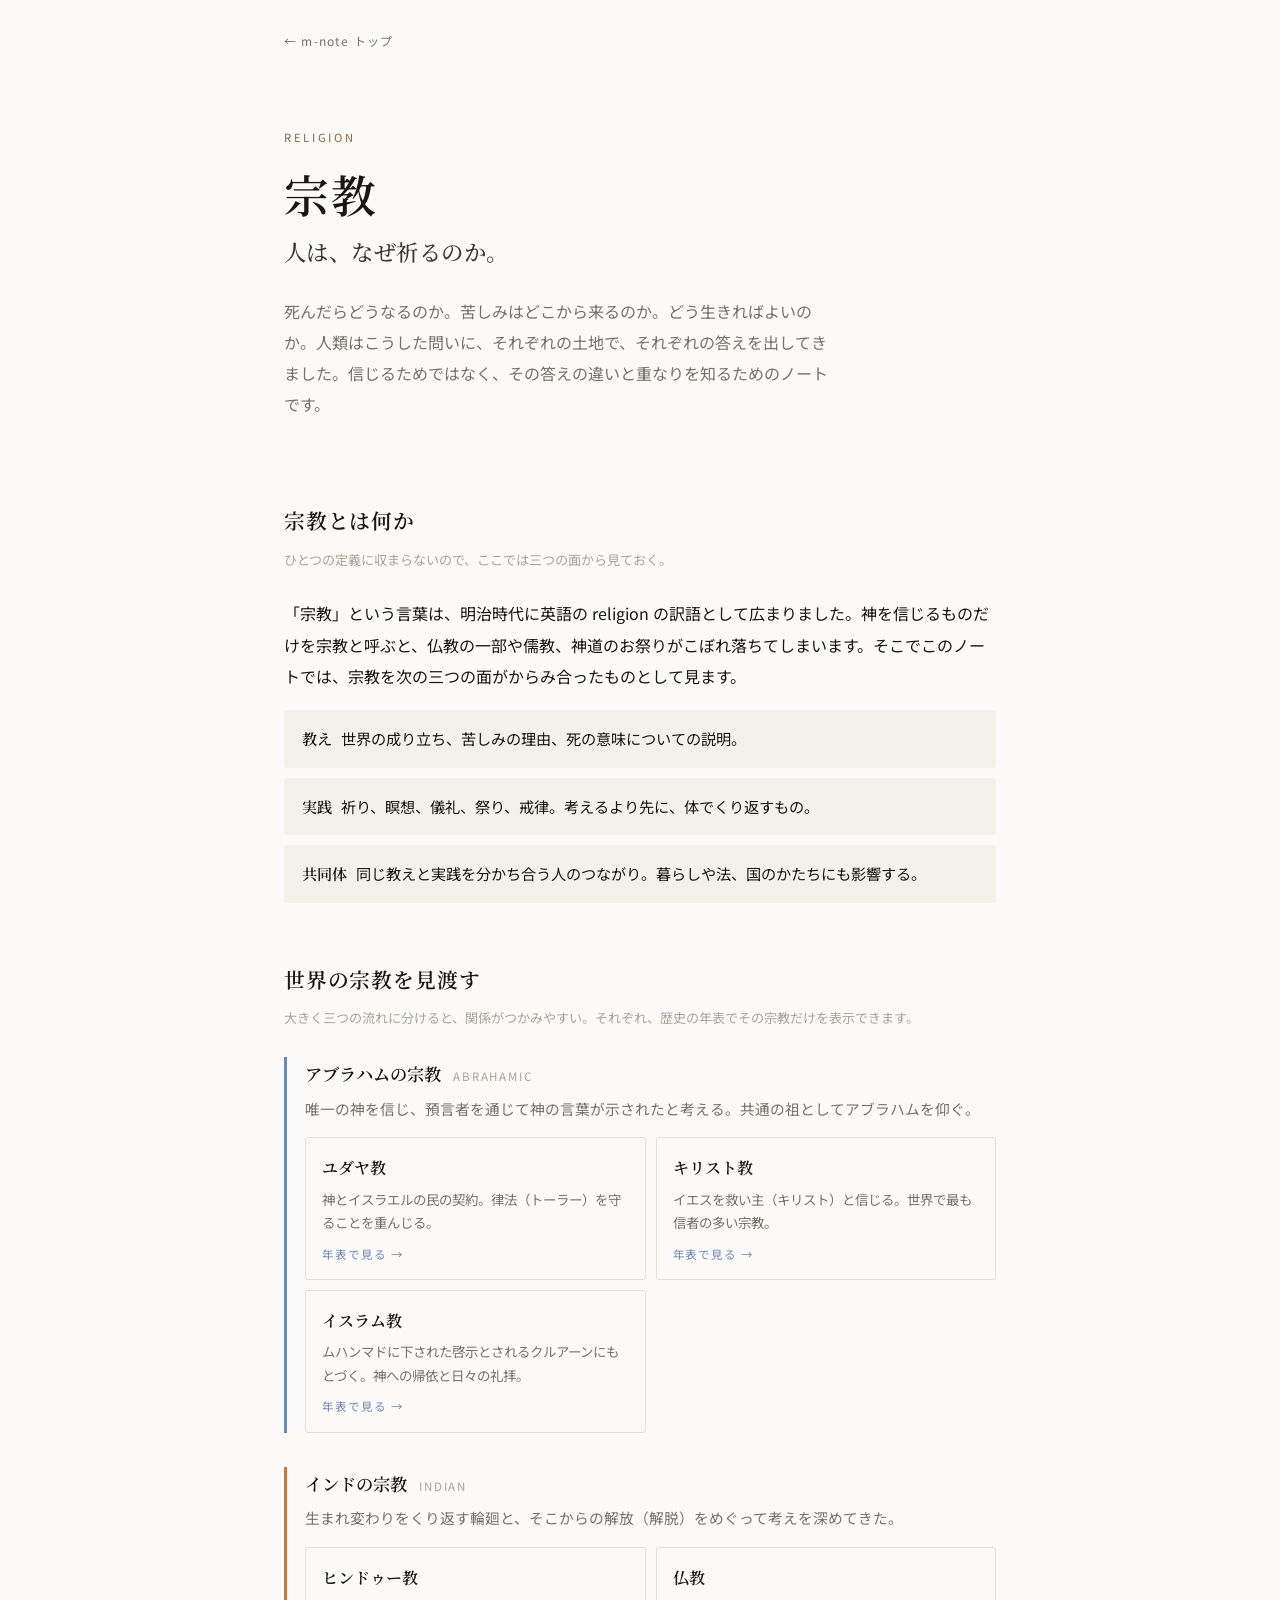
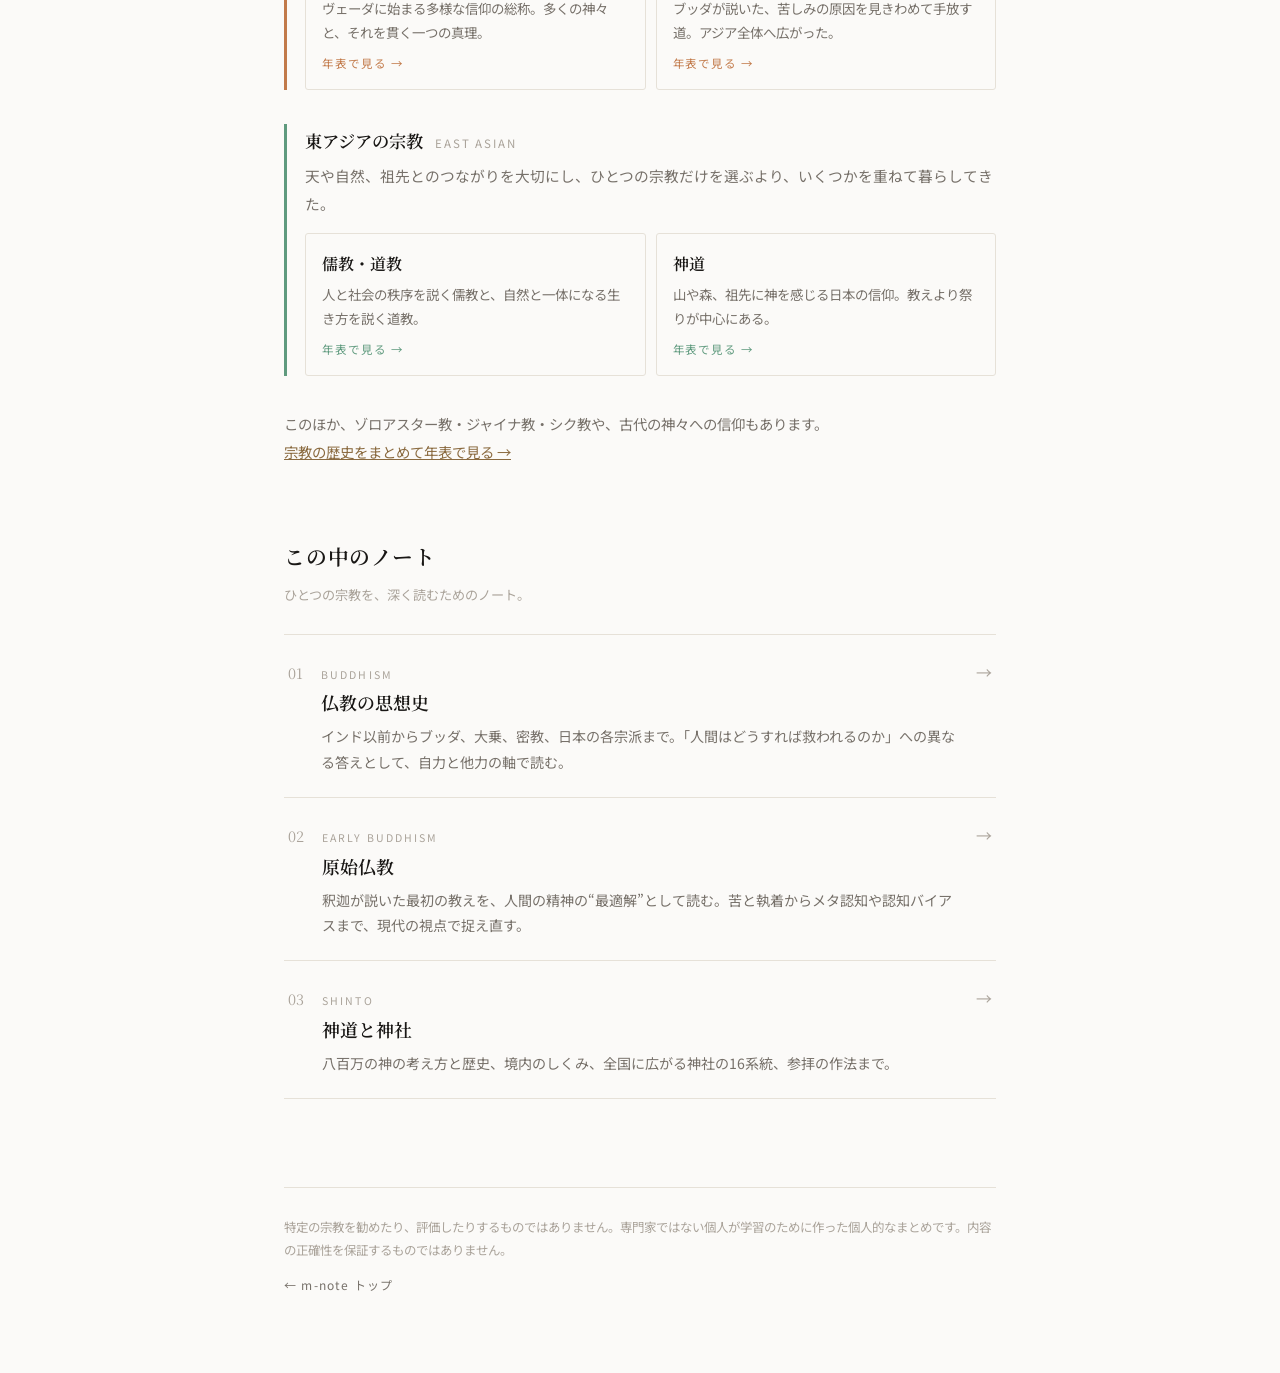
==== index.html @ 7082dd52 "宗教:初回公開 Co-Authored-By: Claude Opus 5.5 <noreply@anthropic.com>" ====
<!DOCTYPE html>
<html lang="ja">
<head>
<meta charset="UTF-8">
<meta name="viewport" content="width=device-width, initial-scale=1">
<title>宗教｜まとめノート</title>
<meta name="description" content="人はなぜ祈るのか。アブラハムの宗教・インドの宗教・東アジアの宗教を見渡し、仏教の思想史・原始仏教・神道と神社のノートへつなぐ、宗教の入口のノート。">
<link rel="preconnect" href="https://fonts.googleapis.com">
<link rel="preconnect" href="https://fonts.gstatic.com" crossorigin>
<link href="https://fonts.googleapis.com/css2?family=Noto+Sans+JP:wght@400;500;700&family=Noto+Serif+JP:wght@500;600;700&display=swap" rel="stylesheet">
<style>
  :root{
    --bg:#fbfaf8; --ink:#191715; --muted:#77716a; --faint:#aaa39a;
    --line:#e6e1d8; --card:#f4f1eb; --accent:#8a6a3f;
    --c-abraham:#6f86b8; --c-india:#c27a4a; --c-eastasia:#5f9a7e;
  }
  @media (prefers-color-scheme: dark){
    :root:not([data-theme="light"]){
      --bg:#100f0e; --ink:#efece7; --muted:#958f85; --faint:#5f5a52;
      --line:#272421; --card:#181614; --accent:#c9a273;
      --c-abraham:#8fa6d8; --c-india:#e09a6a; --c-eastasia:#7fbf9f;
    }
  }
  :root[data-theme="dark"]{
    --bg:#100f0e; --ink:#efece7; --muted:#958f85; --faint:#5f5a52;
    --line:#272421; --card:#181614; --accent:#c9a273;
    --c-abraham:#8fa6d8; --c-india:#e09a6a; --c-eastasia:#7fbf9f;
  }
  *{box-sizing:border-box}
  body{margin:0;background:var(--bg);color:var(--ink);font-family:"Noto Sans JP",system-ui,sans-serif;
    font-size:16px;line-height:1.95;-webkit-font-smoothing:antialiased}
  a{color:inherit}
  .wrap{max-width:48rem;margin:0 auto;padding:0 16px}
  @media (min-width:640px){.wrap{padding:0 28px}}

  .top{padding:24px 0 0}
  .back{font-size:.75rem;letter-spacing:.1em;color:var(--muted);text-decoration:none}
  .back:hover{color:var(--ink)}

  header.hero{padding:72px 0 24px}
  .eyebrow{font-size:.7rem;letter-spacing:.24em;color:var(--accent);margin:0 0 14px}
  h1{font-family:"Noto Serif JP",serif;font-weight:600;font-size:clamp(2rem,6vw,2.8rem);line-height:1.4;margin:0 0 6px;letter-spacing:.04em}
  .mn-tagline{font-family:"Noto Serif JP",serif;font-weight:500;font-size:clamp(1.05rem,2.6vw,1.4rem);line-height:1.75;letter-spacing:.02em;margin:.1em 0 1.1em;opacity:.85}
  .lead{color:var(--muted);margin:0;max-width:34em}

  section{padding:56px 0 0}
  h2{font-family:"Noto Serif JP",serif;font-weight:600;font-size:1.3rem;letter-spacing:.04em;margin:0 0 6px}
  .note{color:var(--faint);font-size:.82rem;margin:0 0 26px}
  p{margin:0 0 14px}

  .points{list-style:none;margin:18px 0 0;padding:0;display:grid;gap:10px}
  .points li{padding:14px 18px;background:var(--card);border-radius:3px;font-size:.95rem}
  .points b{font-family:"Noto Serif JP",serif;font-weight:600;margin-right:.6em}

  .family{margin:0 0 34px;border-left:3px solid var(--fam);padding-left:18px}
  .family.abraham{--fam:var(--c-abraham)} .family.india{--fam:var(--c-india)} .family.eastasia{--fam:var(--c-eastasia)}
  .family h3{display:flex;align-items:baseline;gap:12px;font-family:"Noto Serif JP",serif;font-weight:600;font-size:1.08rem;margin:0 0 4px}
  .family h3 small{font-family:"Noto Sans JP",sans-serif;font-weight:400;font-size:.72rem;letter-spacing:.16em;color:var(--faint)}
  .family > p{color:var(--muted);font-size:.92rem;margin:0 0 14px}
  .rel{display:grid;grid-template-columns:1fr;gap:10px}
  @media (min-width:640px){.rel{grid-template-columns:1fr 1fr}}
  .rel a{display:block;text-decoration:none;padding:14px 16px;border:1px solid var(--line);border-radius:3px;transition:border-color .2s}
  .rel a:hover{border-color:var(--fam)}
  .rel b{display:block;font-family:"Noto Serif JP",serif;font-weight:600;font-size:1rem}
  .rel span{display:block;font-size:.84rem;color:var(--muted);line-height:1.75;margin-top:4px}
  .rel em{display:block;font-style:normal;font-size:.72rem;letter-spacing:.08em;color:var(--fam);margin-top:8px}

  .notes{border-top:1px solid var(--line)}
  .notes a{display:grid;grid-template-columns:auto 1fr auto;gap:18px;align-items:baseline;padding:22px 4px;border-bottom:1px solid var(--line);text-decoration:none}
  .notes a:hover .ttl{color:var(--accent)}
  .notes .idx{font-family:"Noto Serif JP",serif;color:var(--faint);font-size:.9rem}
  .notes .cat{display:block;font-size:.66rem;letter-spacing:.2em;color:var(--faint)}
  .notes .ttl{display:block;font-family:"Noto Serif JP",serif;font-weight:600;font-size:1.12rem;transition:color .2s}
  .notes .desc{display:block;font-size:.88rem;color:var(--muted);line-height:1.8;margin-top:4px}
  .notes .arrow{color:var(--faint)}

  .tl{margin-top:4px;font-size:.9rem;color:var(--muted)}
  .tl a{color:var(--accent)}

  footer{margin:88px 0 0;padding:28px 0 64px;border-top:1px solid var(--line)}
  footer p{font-size:.78rem;color:var(--faint);line-height:1.85;margin:0 0 12px}
</style>
</head>
<body>
<div class="wrap">
  <div class="top"><a class="back" href="../">← m-note トップ</a></div>

  <header class="hero">
    <p class="eyebrow">RELIGION</p>
    <h1>宗教</h1>
    <p class="mn-tagline">人は、なぜ祈るのか。</p>
    <p class="lead">死んだらどうなるのか。苦しみはどこから来るのか。どう生きればよいのか。人類はこうした問いに、それぞれの土地で、それぞれの答えを出してきました。信じるためではなく、その答えの違いと重なりを知るためのノートです。</p>
  </header>

  <section>
    <h2>宗教とは何か</h2>
    <p class="note">ひとつの定義に収まらないので、ここでは三つの面から見ておく。</p>
    <p>「宗教」という言葉は、明治時代に英語の religion の訳語として広まりました。神を信じるものだけを宗教と呼ぶと、仏教の一部や儒教、神道のお祭りがこぼれ落ちてしまいます。そこでこのノートでは、宗教を次の三つの面がからみ合ったものとして見ます。</p>
    <ul class="points">
      <li><b>教え</b>世界の成り立ち、苦しみの理由、死の意味についての説明。</li>
      <li><b>実践</b>祈り、瞑想、儀礼、祭り、戒律。考えるより先に、体でくり返すもの。</li>
      <li><b>共同体</b>同じ教えと実践を分かち合う人のつながり。暮らしや法、国のかたちにも影響する。</li>
    </ul>
  </section>

  <section>
    <h2>世界の宗教を見渡す</h2>
    <p class="note">大きく三つの流れに分けると、関係がつかみやすい。それぞれ、歴史の年表でその宗教だけを表示できます。</p>

    <div class="family abraham">
      <h3>アブラハムの宗教<small>ABRAHAMIC</small></h3>
      <p>唯一の神を信じ、預言者を通じて神の言葉が示されたと考える。共通の祖としてアブラハムを仰ぐ。</p>
      <div class="rel">
        <a href="../history-timeline/#cat=judaism"><b>ユダヤ教</b><span>神とイスラエルの民の契約。律法（トーラー）を守ることを重んじる。</span><em>年表で見る →</em></a>
        <a href="../history-timeline/#cat=christianity"><b>キリスト教</b><span>イエスを救い主（キリスト）と信じる。世界で最も信者の多い宗教。</span><em>年表で見る →</em></a>
        <a href="../history-timeline/#cat=islam"><b>イスラム教</b><span>ムハンマドに下された啓示とされるクルアーンにもとづく。神への帰依と日々の礼拝。</span><em>年表で見る →</em></a>
      </div>
    </div>

    <div class="family india">
      <h3>インドの宗教<small>INDIAN</small></h3>
      <p>生まれ変わりをくり返す輪廻と、そこからの解放（解脱）をめぐって考えを深めてきた。</p>
      <div class="rel">
        <a href="../history-timeline/#cat=hinduism"><b>ヒンドゥー教</b><span>ヴェーダに始まる多様な信仰の総称。多くの神々と、それを貫く一つの真理。</span><em>年表で見る →</em></a>
        <a href="../history-timeline/#cat=buddhism"><b>仏教</b><span>ブッダが説いた、苦しみの原因を見きわめて手放す道。アジア全体へ広がった。</span><em>年表で見る →</em></a>
      </div>
    </div>

    <div class="family eastasia">
      <h3>東アジアの宗教<small>EAST ASIAN</small></h3>
      <p>天や自然、祖先とのつながりを大切にし、ひとつの宗教だけを選ぶより、いくつかを重ねて暮らしてきた。</p>
      <div class="rel">
        <a href="../history-timeline/#cat=confucian"><b>儒教・道教</b><span>人と社会の秩序を説く儒教と、自然と一体になる生き方を説く道教。</span><em>年表で見る →</em></a>
        <a href="../history-timeline/#cat=shinto"><b>神道</b><span>山や森、祖先に神を感じる日本の信仰。教えより祭りが中心にある。</span><em>年表で見る →</em></a>
      </div>
    </div>

    <p class="tl">このほか、ゾロアスター教・ジャイナ教・シク教や、古代の神々への信仰もあります。<br><a href="../history-timeline/#cat=judaism,christianity,islam,hinduism,buddhism,confucian,shinto,otherrel">宗教の歴史をまとめて年表で見る →</a></p>
  </section>

  <section>
    <h2>この中のノート</h2>
    <p class="note">ひとつの宗教を、深く読むためのノート。</p>
    <nav class="notes">
      <a href="../buddhism/">
        <span class="idx">01</span>
        <span><span class="cat">BUDDHISM</span><span class="ttl">仏教の思想史</span><span class="desc">インド以前からブッダ、大乗、密教、日本の各宗派まで。「人間はどうすれば救われるのか」への異なる答えとして、自力と他力の軸で読む。</span></span>
        <span class="arrow">→</span>
      </a>
      <a href="../early-buddhism/">
        <span class="idx">02</span>
        <span><span class="cat">EARLY BUDDHISM</span><span class="ttl">原始仏教</span><span class="desc">釈迦が説いた最初の教えを、人間の精神の“最適解”として読む。苦と執着からメタ認知や認知バイアスまで、現代の視点で捉え直す。</span></span>
        <span class="arrow">→</span>
      </a>
      <a href="../shinto/">
        <span class="idx">03</span>
        <span><span class="cat">SHINTO</span><span class="ttl">神道と神社</span><span class="desc">八百万の神の考え方と歴史、境内のしくみ、全国に広がる神社の16系統、参拝の作法まで。</span></span>
        <span class="arrow">→</span>
      </a>
    </nav>
  </section>

  <footer>
    <p>特定の宗教を勧めたり、評価したりするものではありません。専門家ではない個人が学習のために作った個人的なまとめです。内容の正確性を保証するものではありません。</p>
    <p><a class="back" href="../">← m-note トップ</a></p>
  </footer>
</div>
</body>
</html>
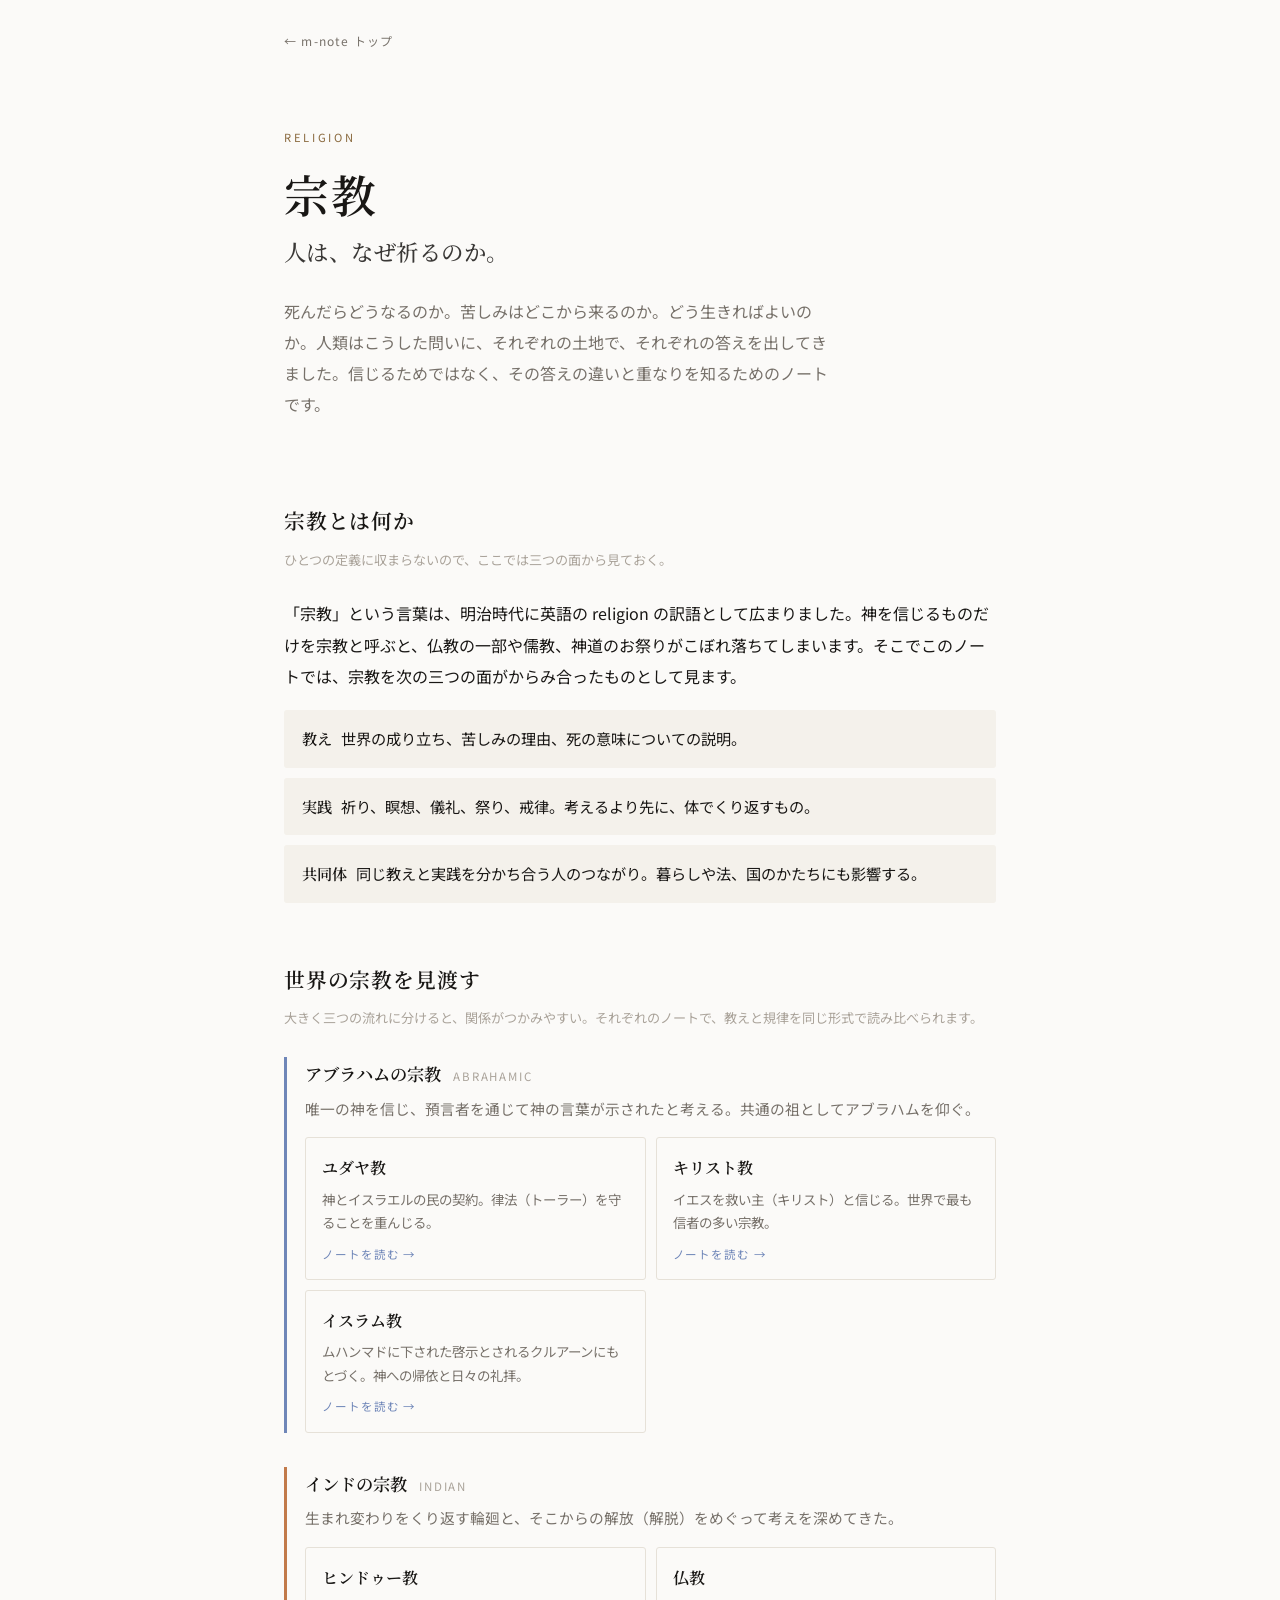
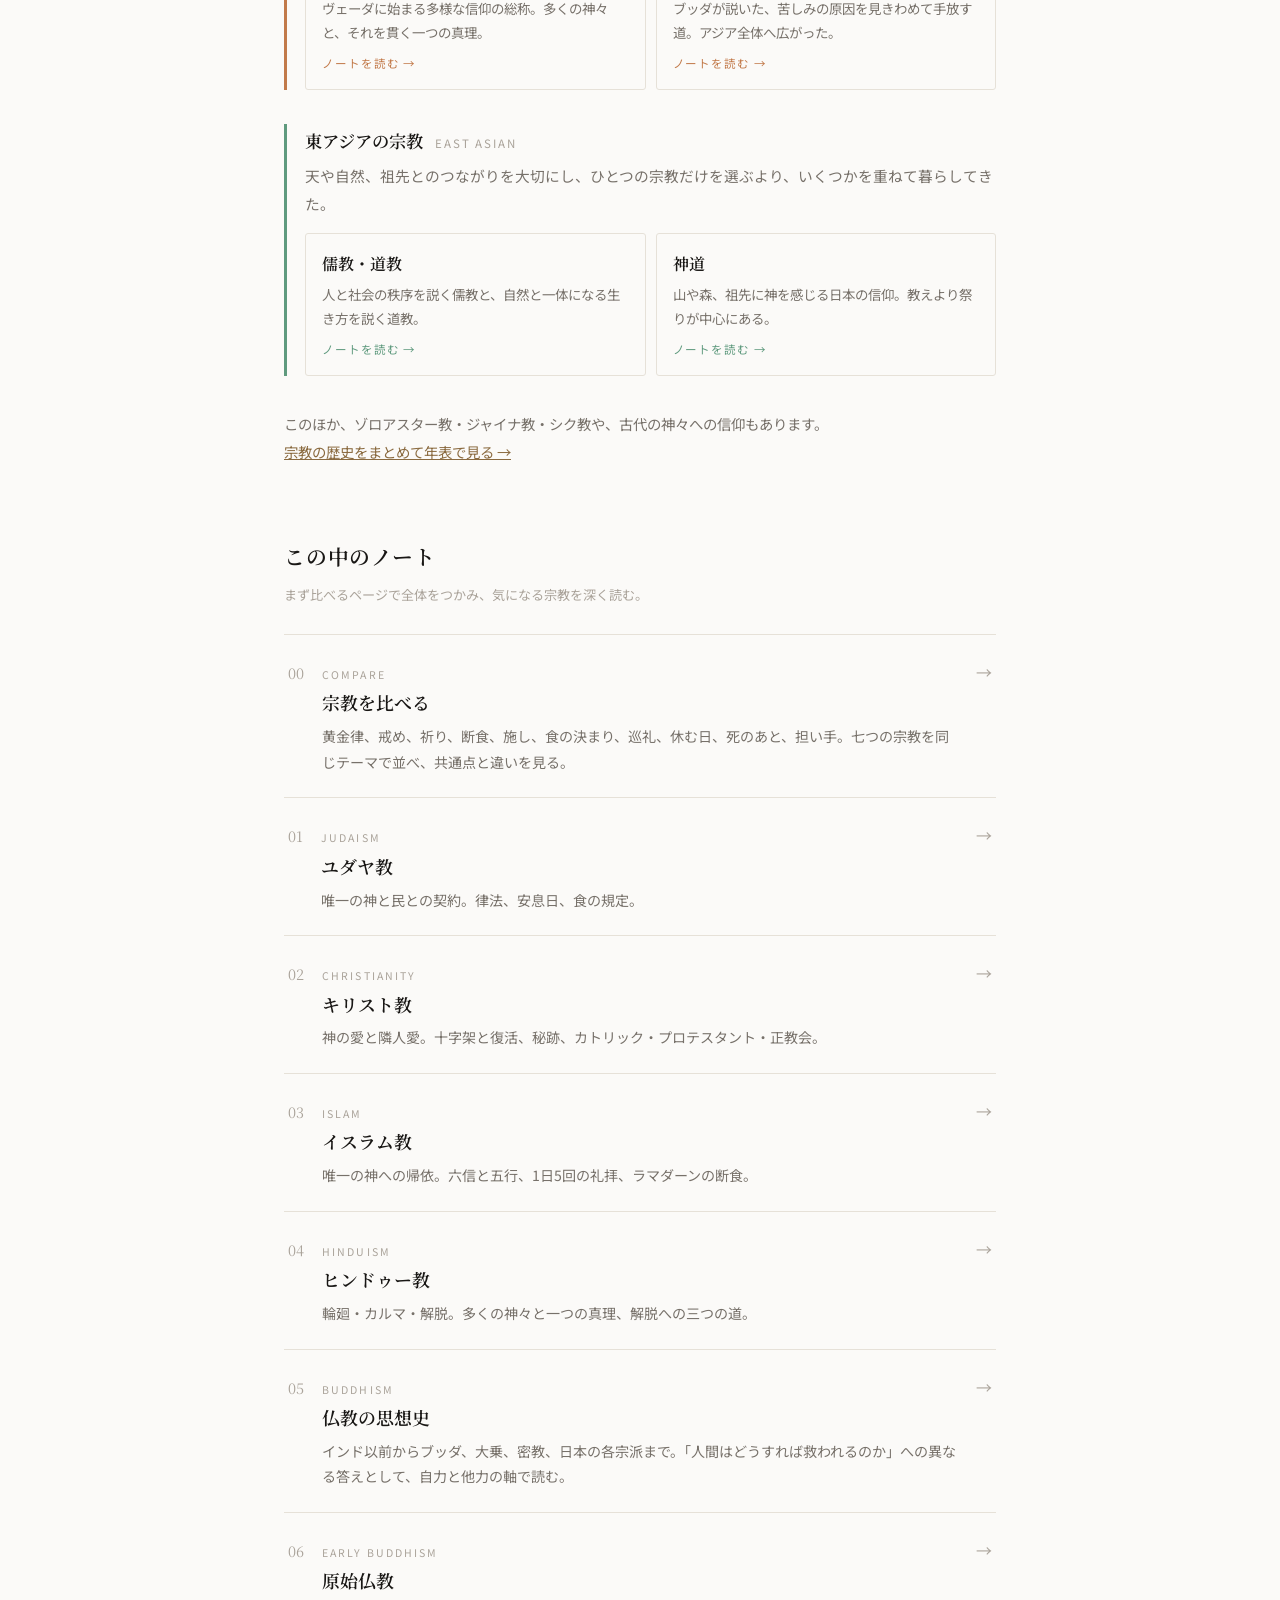
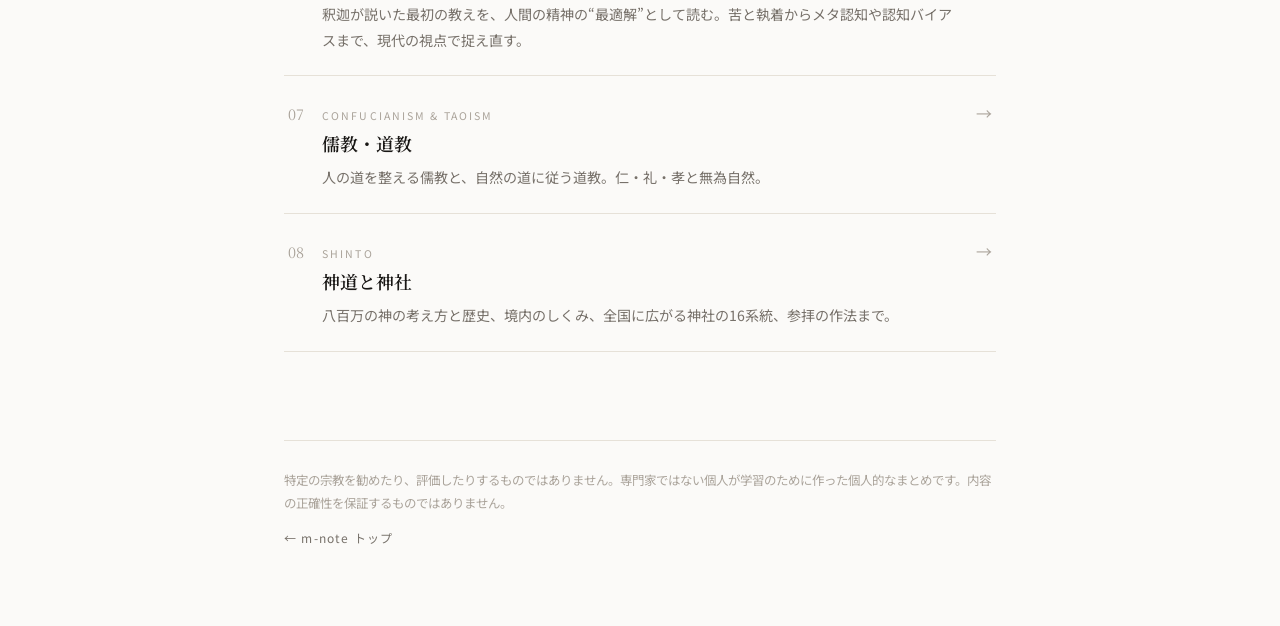
==== commit dc2576c8: "ユダヤ教・キリスト教・イスラム教・ヒンドゥー教・儒教道教のノートと、宗教を比べるページを追加 Co-Authored-By: Claude Opus 5.5 <noreply@anthropic.co" ====
--- a/index.html
+++ b/index.html
@@ -4,7 +4,7 @@
 <meta charset="UTF-8">
 <meta name="viewport" content="width=device-width, initial-scale=1">
 <title>宗教｜まとめノート</title>
-<meta name="description" content="人はなぜ祈るのか。アブラハムの宗教・インドの宗教・東アジアの宗教を見渡し、仏教の思想史・原始仏教・神道と神社のノートへつなぐ、宗教の入口のノート。">
+<meta name="description" content="人はなぜ祈るのか。アブラハムの宗教・インドの宗教・東アジアの宗教を見渡し、七つの宗教の教えと規律を同じ形式でまとめ、テーマごとに比べる宗教のノート。">
 <link rel="preconnect" href="https://fonts.googleapis.com">
 <link rel="preconnect" href="https://fonts.gstatic.com" crossorigin>
 <link href="https://fonts.googleapis.com/css2?family=Noto+Sans+JP:wght@400;500;700&family=Noto+Serif+JP:wght@500;600;700&display=swap" rel="stylesheet">
@@ -105,15 +105,15 @@
 
   <section>
     <h2>世界の宗教を見渡す</h2>
-    <p class="note">大きく三つの流れに分けると、関係がつかみやすい。それぞれ、歴史の年表でその宗教だけを表示できます。</p>
+    <p class="note">大きく三つの流れに分けると、関係がつかみやすい。それぞれのノートで、教えと規律を同じ形式で読み比べられます。</p>
 
     <div class="family abraham">
       <h3>アブラハムの宗教<small>ABRAHAMIC</small></h3>
       <p>唯一の神を信じ、預言者を通じて神の言葉が示されたと考える。共通の祖としてアブラハムを仰ぐ。</p>
       <div class="rel">
-        <a href="../history-timeline/#cat=judaism"><b>ユダヤ教</b><span>神とイスラエルの民の契約。律法（トーラー）を守ることを重んじる。</span><em>年表で見る →</em></a>
-        <a href="../history-timeline/#cat=christianity"><b>キリスト教</b><span>イエスを救い主（キリスト）と信じる。世界で最も信者の多い宗教。</span><em>年表で見る →</em></a>
-        <a href="../history-timeline/#cat=islam"><b>イスラム教</b><span>ムハンマドに下された啓示とされるクルアーンにもとづく。神への帰依と日々の礼拝。</span><em>年表で見る →</em></a>
+        <a href="judaism.html"><b>ユダヤ教</b><span>神とイスラエルの民の契約。律法（トーラー）を守ることを重んじる。</span><em>ノートを読む →</em></a>
+        <a href="christianity.html"><b>キリスト教</b><span>イエスを救い主（キリスト）と信じる。世界で最も信者の多い宗教。</span><em>ノートを読む →</em></a>
+        <a href="islam.html"><b>イスラム教</b><span>ムハンマドに下された啓示とされるクルアーンにもとづく。神への帰依と日々の礼拝。</span><em>ノートを読む →</em></a>
       </div>
     </div>
 
@@ -121,8 +121,8 @@
       <h3>インドの宗教<small>INDIAN</small></h3>
       <p>生まれ変わりをくり返す輪廻と、そこからの解放（解脱）をめぐって考えを深めてきた。</p>
       <div class="rel">
-        <a href="../history-timeline/#cat=hinduism"><b>ヒンドゥー教</b><span>ヴェーダに始まる多様な信仰の総称。多くの神々と、それを貫く一つの真理。</span><em>年表で見る →</em></a>
-        <a href="../history-timeline/#cat=buddhism"><b>仏教</b><span>ブッダが説いた、苦しみの原因を見きわめて手放す道。アジア全体へ広がった。</span><em>年表で見る →</em></a>
+        <a href="hinduism.html"><b>ヒンドゥー教</b><span>ヴェーダに始まる多様な信仰の総称。多くの神々と、それを貫く一つの真理。</span><em>ノートを読む →</em></a>
+        <a href="../buddhism/"><b>仏教</b><span>ブッダが説いた、苦しみの原因を見きわめて手放す道。アジア全体へ広がった。</span><em>ノートを読む →</em></a>
       </div>
     </div>
 
@@ -130,8 +130,8 @@
       <h3>東アジアの宗教<small>EAST ASIAN</small></h3>
       <p>天や自然、祖先とのつながりを大切にし、ひとつの宗教だけを選ぶより、いくつかを重ねて暮らしてきた。</p>
       <div class="rel">
-        <a href="../history-timeline/#cat=confucian"><b>儒教・道教</b><span>人と社会の秩序を説く儒教と、自然と一体になる生き方を説く道教。</span><em>年表で見る →</em></a>
-        <a href="../history-timeline/#cat=shinto"><b>神道</b><span>山や森、祖先に神を感じる日本の信仰。教えより祭りが中心にある。</span><em>年表で見る →</em></a>
+        <a href="confucianism-taoism.html"><b>儒教・道教</b><span>人と社会の秩序を説く儒教と、自然と一体になる生き方を説く道教。</span><em>ノートを読む →</em></a>
+        <a href="../shinto/"><b>神道</b><span>山や森、祖先に神を感じる日本の信仰。教えより祭りが中心にある。</span><em>ノートを読む →</em></a>
       </div>
     </div>
 
@@ -140,20 +140,50 @@
 
   <section>
     <h2>この中のノート</h2>
-    <p class="note">ひとつの宗教を、深く読むためのノート。</p>
+    <p class="note">まず比べるページで全体をつかみ、気になる宗教を深く読む。</p>
     <nav class="notes">
+      <a href="compare.html">
+        <span class="idx">00</span>
+        <span><span class="cat">COMPARE</span><span class="ttl">宗教を比べる</span><span class="desc">黄金律、戒め、祈り、断食、施し、食の決まり、巡礼、休む日、死のあと、担い手。七つの宗教を同じテーマで並べ、共通点と違いを見る。</span></span>
+        <span class="arrow">→</span>
+      </a>
+      <a href="judaism.html">
+        <span class="idx">01</span>
+        <span><span class="cat">JUDAISM</span><span class="ttl">ユダヤ教</span><span class="desc">唯一の神と民との契約。律法、安息日、食の規定。</span></span>
+        <span class="arrow">→</span>
+      </a>
+      <a href="christianity.html">
+        <span class="idx">02</span>
+        <span><span class="cat">CHRISTIANITY</span><span class="ttl">キリスト教</span><span class="desc">神の愛と隣人愛。十字架と復活、秘跡、カトリック・プロテスタント・正教会。</span></span>
+        <span class="arrow">→</span>
+      </a>
+      <a href="islam.html">
+        <span class="idx">03</span>
+        <span><span class="cat">ISLAM</span><span class="ttl">イスラム教</span><span class="desc">唯一の神への帰依。六信と五行、1日5回の礼拝、ラマダーンの断食。</span></span>
+        <span class="arrow">→</span>
+      </a>
+      <a href="hinduism.html">
+        <span class="idx">04</span>
+        <span><span class="cat">HINDUISM</span><span class="ttl">ヒンドゥー教</span><span class="desc">輪廻・カルマ・解脱。多くの神々と一つの真理、解脱への三つの道。</span></span>
+        <span class="arrow">→</span>
+      </a>
       <a href="../buddhism/">
-        <span class="idx">01</span>
+        <span class="idx">05</span>
         <span><span class="cat">BUDDHISM</span><span class="ttl">仏教の思想史</span><span class="desc">インド以前からブッダ、大乗、密教、日本の各宗派まで。「人間はどうすれば救われるのか」への異なる答えとして、自力と他力の軸で読む。</span></span>
         <span class="arrow">→</span>
       </a>
       <a href="../early-buddhism/">
-        <span class="idx">02</span>
+        <span class="idx">06</span>
         <span><span class="cat">EARLY BUDDHISM</span><span class="ttl">原始仏教</span><span class="desc">釈迦が説いた最初の教えを、人間の精神の“最適解”として読む。苦と執着からメタ認知や認知バイアスまで、現代の視点で捉え直す。</span></span>
         <span class="arrow">→</span>
       </a>
+      <a href="confucianism-taoism.html">
+        <span class="idx">07</span>
+        <span><span class="cat">CONFUCIANISM &amp; TAOISM</span><span class="ttl">儒教・道教</span><span class="desc">人の道を整える儒教と、自然の道に従う道教。仁・礼・孝と無為自然。</span></span>
+        <span class="arrow">→</span>
+      </a>
       <a href="../shinto/">
-        <span class="idx">03</span>
+        <span class="idx">08</span>
         <span><span class="cat">SHINTO</span><span class="ttl">神道と神社</span><span class="desc">八百万の神の考え方と歴史、境内のしくみ、全国に広がる神社の16系統、参拝の作法まで。</span></span>
         <span class="arrow">→</span>
       </a>
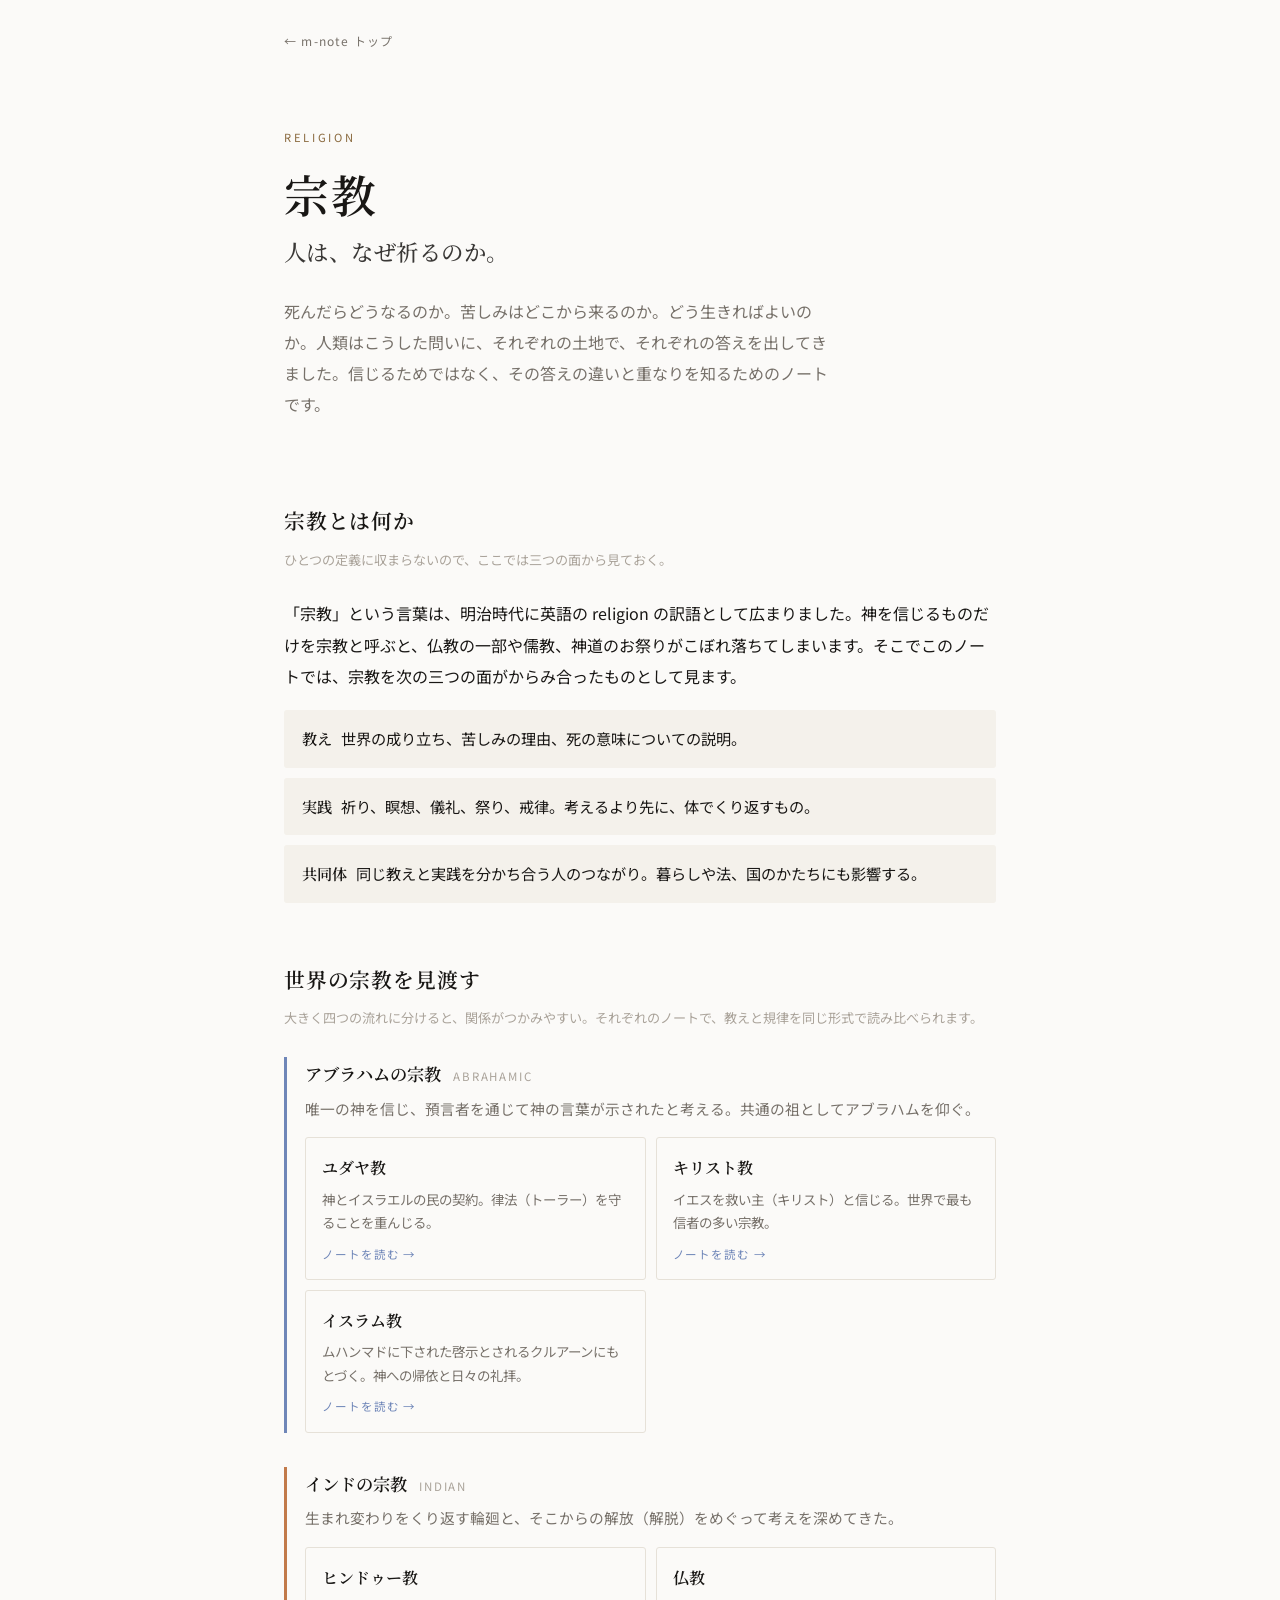
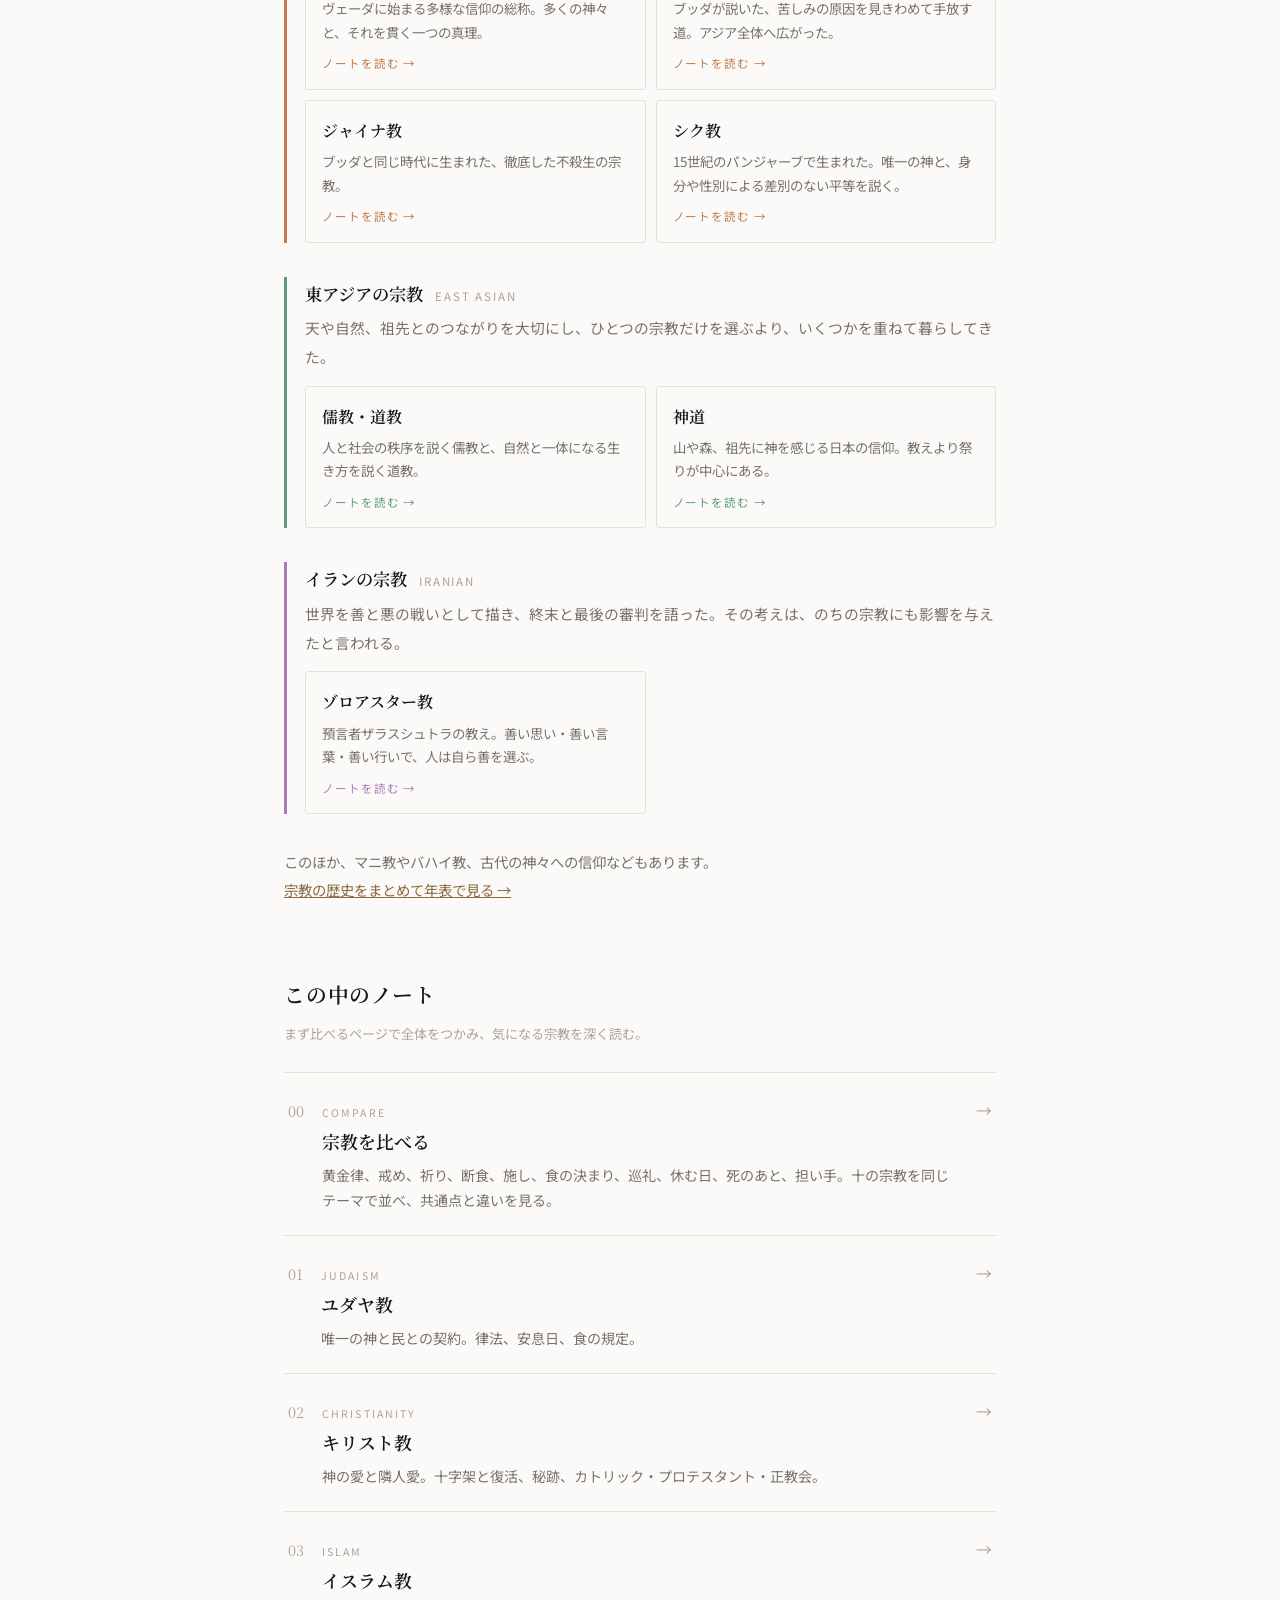
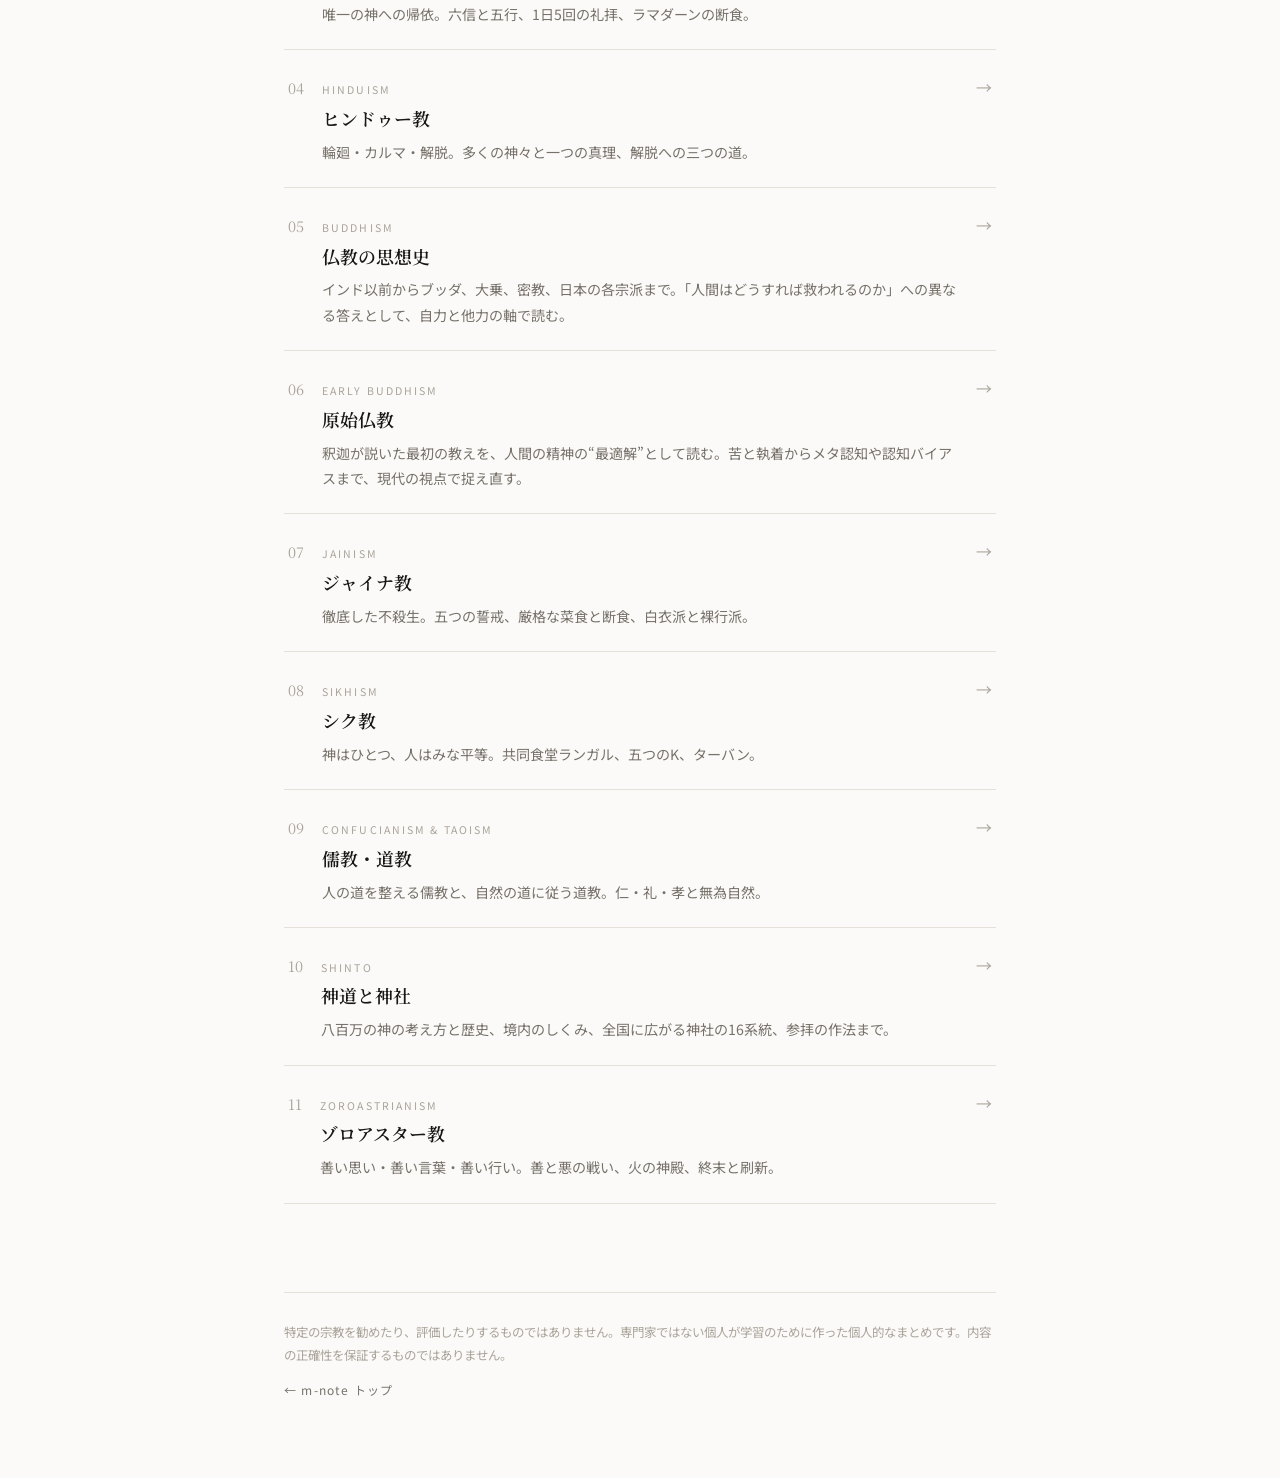
==== commit 5d2becba: "ジャイナ教・シク教・ゾロアスター教のノートを追加、比較を十の宗教に拡張 Co-Authored-By: Claude Opus 5.5 <noreply@anthropic.com>" ====
--- a/index.html
+++ b/index.html
@@ -4,7 +4,7 @@
 <meta charset="UTF-8">
 <meta name="viewport" content="width=device-width, initial-scale=1">
 <title>宗教｜まとめノート</title>
-<meta name="description" content="人はなぜ祈るのか。アブラハムの宗教・インドの宗教・東アジアの宗教を見渡し、七つの宗教の教えと規律を同じ形式でまとめ、テーマごとに比べる宗教のノート。">
+<meta name="description" content="人はなぜ祈るのか。アブラハムの宗教・インドの宗教・東アジアの宗教を見渡し、十の宗教の教えと規律を同じ形式でまとめ、テーマごとに比べる宗教のノート。">
 <link rel="preconnect" href="https://fonts.googleapis.com">
 <link rel="preconnect" href="https://fonts.gstatic.com" crossorigin>
 <link href="https://fonts.googleapis.com/css2?family=Noto+Sans+JP:wght@400;500;700&family=Noto+Serif+JP:wght@500;600;700&display=swap" rel="stylesheet">
@@ -12,19 +12,19 @@
   :root{
     --bg:#fbfaf8; --ink:#191715; --muted:#77716a; --faint:#aaa39a;
     --line:#e6e1d8; --card:#f4f1eb; --accent:#8a6a3f;
-    --c-abraham:#6f86b8; --c-india:#c27a4a; --c-eastasia:#5f9a7e;
+    --c-abraham:#6f86b8; --c-india:#c27a4a; --c-eastasia:#5f9a7e; --c-iran:#a97cb8;
   }
   @media (prefers-color-scheme: dark){
     :root:not([data-theme="light"]){
       --bg:#100f0e; --ink:#efece7; --muted:#958f85; --faint:#5f5a52;
       --line:#272421; --card:#181614; --accent:#c9a273;
-      --c-abraham:#8fa6d8; --c-india:#e09a6a; --c-eastasia:#7fbf9f;
+      --c-abraham:#8fa6d8; --c-india:#e09a6a; --c-eastasia:#7fbf9f; --c-iran:#c9a0d8;
     }
   }
   :root[data-theme="dark"]{
     --bg:#100f0e; --ink:#efece7; --muted:#958f85; --faint:#5f5a52;
     --line:#272421; --card:#181614; --accent:#c9a273;
-    --c-abraham:#8fa6d8; --c-india:#e09a6a; --c-eastasia:#7fbf9f;
+    --c-abraham:#8fa6d8; --c-india:#e09a6a; --c-eastasia:#7fbf9f; --c-iran:#c9a0d8;
   }
   *{box-sizing:border-box}
   body{margin:0;background:var(--bg);color:var(--ink);font-family:"Noto Sans JP",system-ui,sans-serif;
@@ -53,7 +53,7 @@
   .points b{font-family:"Noto Serif JP",serif;font-weight:600;margin-right:.6em}
 
   .family{margin:0 0 34px;border-left:3px solid var(--fam);padding-left:18px}
-  .family.abraham{--fam:var(--c-abraham)} .family.india{--fam:var(--c-india)} .family.eastasia{--fam:var(--c-eastasia)}
+  .family.abraham{--fam:var(--c-abraham)} .family.india{--fam:var(--c-india)} .family.eastasia{--fam:var(--c-eastasia)} .family.iran{--fam:var(--c-iran)}
   .family h3{display:flex;align-items:baseline;gap:12px;font-family:"Noto Serif JP",serif;font-weight:600;font-size:1.08rem;margin:0 0 4px}
   .family h3 small{font-family:"Noto Sans JP",sans-serif;font-weight:400;font-size:.72rem;letter-spacing:.16em;color:var(--faint)}
   .family > p{color:var(--muted);font-size:.92rem;margin:0 0 14px}
@@ -105,7 +105,7 @@
 
   <section>
     <h2>世界の宗教を見渡す</h2>
-    <p class="note">大きく三つの流れに分けると、関係がつかみやすい。それぞれのノートで、教えと規律を同じ形式で読み比べられます。</p>
+    <p class="note">大きく四つの流れに分けると、関係がつかみやすい。それぞれのノートで、教えと規律を同じ形式で読み比べられます。</p>
 
     <div class="family abraham">
       <h3>アブラハムの宗教<small>ABRAHAMIC</small></h3>
@@ -123,6 +123,8 @@
       <div class="rel">
         <a href="hinduism.html"><b>ヒンドゥー教</b><span>ヴェーダに始まる多様な信仰の総称。多くの神々と、それを貫く一つの真理。</span><em>ノートを読む →</em></a>
         <a href="../buddhism/"><b>仏教</b><span>ブッダが説いた、苦しみの原因を見きわめて手放す道。アジア全体へ広がった。</span><em>ノートを読む →</em></a>
+        <a href="jainism.html"><b>ジャイナ教</b><span>ブッダと同じ時代に生まれた、徹底した不殺生の宗教。</span><em>ノートを読む →</em></a>
+        <a href="sikhism.html"><b>シク教</b><span>15世紀のパンジャーブで生まれた。唯一の神と、身分や性別による差別のない平等を説く。</span><em>ノートを読む →</em></a>
       </div>
     </div>
 
@@ -135,7 +137,15 @@
       </div>
     </div>
 
-    <p class="tl">このほか、ゾロアスター教・ジャイナ教・シク教や、古代の神々への信仰もあります。<br><a href="../history-timeline/#cat=judaism,christianity,islam,hinduism,buddhism,confucian,shinto,otherrel">宗教の歴史をまとめて年表で見る →</a></p>
+    <div class="family iran">
+      <h3>イランの宗教<small>IRANIAN</small></h3>
+      <p>世界を善と悪の戦いとして描き、終末と最後の審判を語った。その考えは、のちの宗教にも影響を与えたと言われる。</p>
+      <div class="rel">
+        <a href="zoroastrianism.html"><b>ゾロアスター教</b><span>預言者ザラスシュトラの教え。善い思い・善い言葉・善い行いで、人は自ら善を選ぶ。</span><em>ノートを読む →</em></a>
+      </div>
+    </div>
+
+    <p class="tl">このほか、マニ教やバハイ教、古代の神々への信仰などもあります。<br><a href="../history-timeline/#cat=judaism,christianity,islam,hinduism,buddhism,confucian,shinto,otherrel">宗教の歴史をまとめて年表で見る →</a></p>
   </section>
 
   <section>
@@ -144,7 +154,7 @@
     <nav class="notes">
       <a href="compare.html">
         <span class="idx">00</span>
-        <span><span class="cat">COMPARE</span><span class="ttl">宗教を比べる</span><span class="desc">黄金律、戒め、祈り、断食、施し、食の決まり、巡礼、休む日、死のあと、担い手。七つの宗教を同じテーマで並べ、共通点と違いを見る。</span></span>
+        <span><span class="cat">COMPARE</span><span class="ttl">宗教を比べる</span><span class="desc">黄金律、戒め、祈り、断食、施し、食の決まり、巡礼、休む日、死のあと、担い手。十の宗教を同じテーマで並べ、共通点と違いを見る。</span></span>
         <span class="arrow">→</span>
       </a>
       <a href="judaism.html">
@@ -177,14 +187,29 @@
         <span><span class="cat">EARLY BUDDHISM</span><span class="ttl">原始仏教</span><span class="desc">釈迦が説いた最初の教えを、人間の精神の“最適解”として読む。苦と執着からメタ認知や認知バイアスまで、現代の視点で捉え直す。</span></span>
         <span class="arrow">→</span>
       </a>
+      <a href="jainism.html">
+        <span class="idx">07</span>
+        <span><span class="cat">JAINISM</span><span class="ttl">ジャイナ教</span><span class="desc">徹底した不殺生。五つの誓戒、厳格な菜食と断食、白衣派と裸行派。</span></span>
+        <span class="arrow">→</span>
+      </a>
+      <a href="sikhism.html">
+        <span class="idx">08</span>
+        <span><span class="cat">SIKHISM</span><span class="ttl">シク教</span><span class="desc">神はひとつ、人はみな平等。共同食堂ランガル、五つのK、ターバン。</span></span>
+        <span class="arrow">→</span>
+      </a>
       <a href="confucianism-taoism.html">
-        <span class="idx">07</span>
+        <span class="idx">09</span>
         <span><span class="cat">CONFUCIANISM &amp; TAOISM</span><span class="ttl">儒教・道教</span><span class="desc">人の道を整える儒教と、自然の道に従う道教。仁・礼・孝と無為自然。</span></span>
         <span class="arrow">→</span>
       </a>
       <a href="../shinto/">
-        <span class="idx">08</span>
+        <span class="idx">10</span>
         <span><span class="cat">SHINTO</span><span class="ttl">神道と神社</span><span class="desc">八百万の神の考え方と歴史、境内のしくみ、全国に広がる神社の16系統、参拝の作法まで。</span></span>
+        <span class="arrow">→</span>
+      </a>
+      <a href="zoroastrianism.html">
+        <span class="idx">11</span>
+        <span><span class="cat">ZOROASTRIANISM</span><span class="ttl">ゾロアスター教</span><span class="desc">善い思い・善い言葉・善い行い。善と悪の戦い、火の神殿、終末と刷新。</span></span>
         <span class="arrow">→</span>
       </a>
     </nav>
